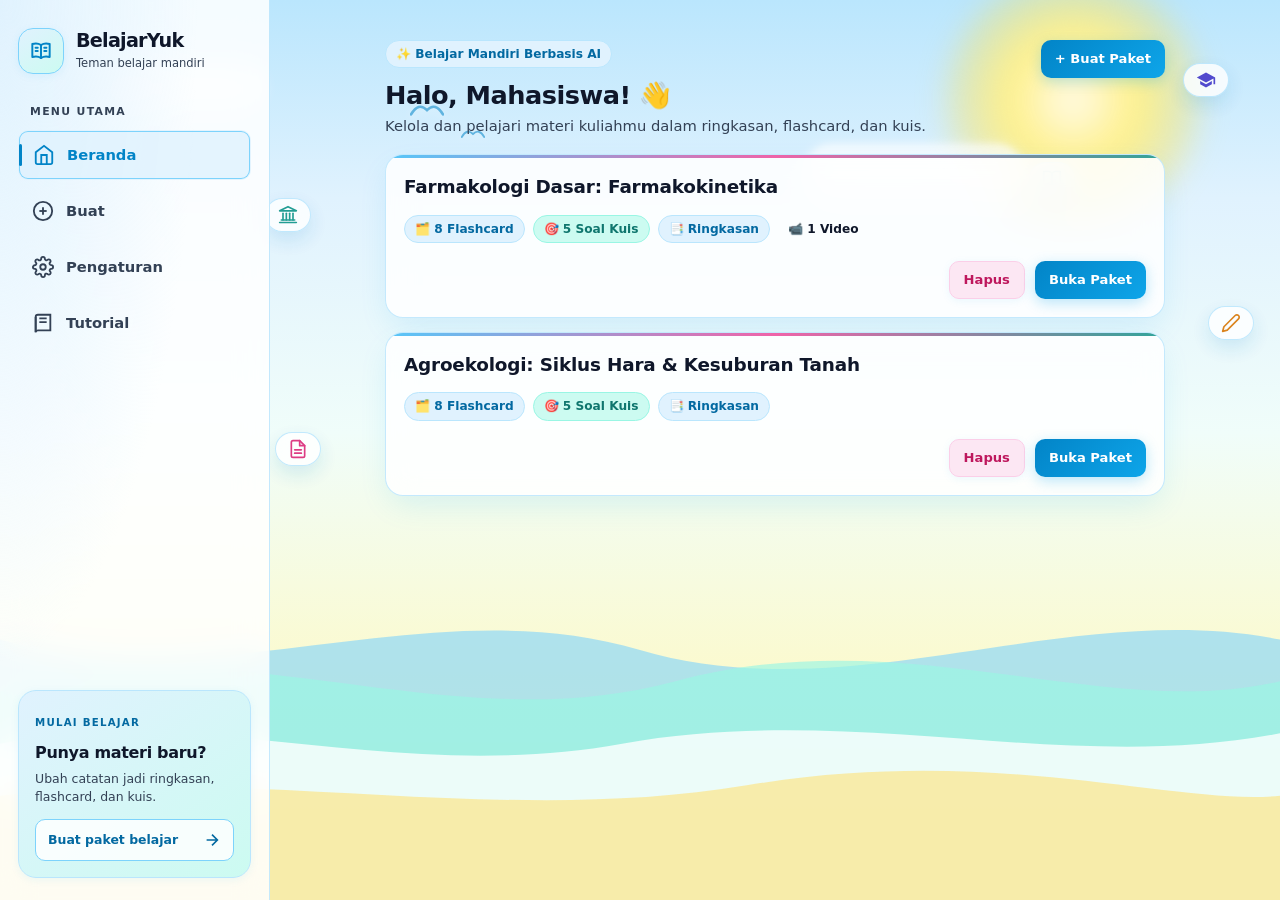
==== index.html @ c4b54e02 "first commit" ====
<!DOCTYPE html>
<html lang="id" data-theme="light">
<head>
  <meta charset="UTF-8">
  <meta name="viewport" content="width=device-width, initial-scale=1.0">
  <meta name="theme-color" content="#38bdf8">
  <meta name="description" content="Ubah materi kuliah jadi ringkasan, flashcard, dan kuis otomatis.">
  <title>BelajarYuk</title>
  <link rel="manifest" href="manifest.webmanifest">
  <link rel="stylesheet" href="css/base.css">
  <link rel="stylesheet" href="css/components.css">
</head>
<body>
  <!-- Anime Pastel Seaside Scenic Background (Pantai Pesisir Cerah) -->
  <div class="seaside-bg" aria-hidden="true">
    <div class="seaside-sun"></div>
    <div class="seaside-cloud cloud-1"></div>
    <div class="seaside-cloud cloud-2"></div>
    <svg class="seaside-gull gull-1" viewBox="0 0 32 16"><path d="M1,14 Q8,2 16,10 Q24,2 31,14" fill="none" stroke="currentColor" stroke-width="2.5" stroke-linecap="round"/></svg>
    <svg class="seaside-gull gull-2" viewBox="0 0 32 16"><path d="M1,14 Q8,2 16,10 Q24,2 31,14" fill="none" stroke="currentColor" stroke-width="2.5" stroke-linecap="round"/></svg>

    <!-- Floating Study & Campus Elements (Topi Wisuda, Buku, Pensil, Simbol Kampus) -->
    <div class="study-decor decor-cap" title="Topi Wisuda">
      <svg viewBox="0 0 24 24" fill="currentColor">
        <path d="M12 3L1 9l11 6 9-4.91V17h2V9L12 3z M5 13.18v4L12 21l7-3.82v-4L12 17l-7-3.82z"/>
      </svg>
    </div>
    <div class="study-decor decor-book" title="Buku Belajar">
      <svg viewBox="0 0 24 24" fill="none" stroke="currentColor" stroke-width="2" stroke-linecap="round" stroke-linejoin="round">
        <path d="M2 3h6a4 4 0 0 1 4 4v14a3 3 0 0 0-3-3H2z"></path>
        <path d="M22 3h-6a4 4 0 0 0-4 4v14a3 3 0 0 1 3-3h7z"></path>
      </svg>
    </div>
    <div class="study-decor decor-pencil" title="Pensil Mahasiswa">
      <svg viewBox="0 0 24 24" fill="none" stroke="currentColor" stroke-width="2" stroke-linecap="round" stroke-linejoin="round">
        <path d="M17 3a2.828 2.828 0 1 1 4 4L7.5 20.5 2 22l1.5-5.5L17 3z"></path>
      </svg>
    </div>
    <div class="study-decor decor-campus" title="Pilar Akademik Kampus">
      <svg viewBox="0 0 24 24" fill="none" stroke="currentColor" stroke-width="2" stroke-linecap="round" stroke-linejoin="round">
        <line x1="2" y1="21" x2="22" y2="21"></line>
        <line x1="4" y1="18" x2="20" y2="18"></line>
        <line x1="6" y1="18" x2="6" y2="10"></line>
        <line x1="10" y1="18" x2="10" y2="10"></line>
        <line x1="14" y1="18" x2="14" y2="10"></line>
        <line x1="18" y1="18" x2="18" y2="10"></line>
        <polygon points="12 2 2 7 22 7"></polygon>
      </svg>
    </div>
    <div class="study-decor decor-diploma" title="Gulungan Ijazah">
      <svg viewBox="0 0 24 24" fill="none" stroke="currentColor" stroke-width="2" stroke-linecap="round" stroke-linejoin="round">
        <path d="M14 2H6a2 2 0 0 0-2 2v16a2 2 0 0 0 2 2h12a2 2 0 0 0 2-2V8z"></path>
        <polyline points="14 2 14 8 20 8"></polyline>
        <line x1="16" y1="13" x2="8" y2="13"></line>
        <line x1="16" y1="17" x2="8" y2="17"></line>
      </svg>
    </div>

    <svg class="seaside-waves" viewBox="0 0 1440 380" preserveAspectRatio="none">
      <path class="wave-layer wave-ocean" d="M0,130 C240,190 480,80 720,140 C960,200 1200,90 1440,130 L1440,380 L0,380 Z"></path>
      <path class="wave-layer wave-tide" d="M0,180 C260,110 500,230 760,170 C1020,110 1240,210 1440,170 L1440,380 L0,380 Z"></path>
      <path class="wave-layer wave-foam" d="M0,230 C220,190 440,270 700,230 C960,190 1200,260 1440,220 L1440,380 L0,380 Z"></path>
      <path class="wave-layer wave-sand" d="M0,280 C280,250 560,310 840,270 C1120,230 1320,290 1440,280 L1440,380 L0,380 Z"></path>
    </svg>
    <div class="sakura-drift">
      <svg class="sakura-petal" viewBox="0 0 24 24"><path d="M12 2C8.7 4.7 4.3 8.9 3.5 13.5c-.7 4.1 2.2 7.6 6 8 1.1.1 1.9-.5 2.5-1.5.6 1 1.4 1.6 2.5 1.5 3.8-.4 6.7-3.9 6-8C19.7 8.9 15.3 4.7 12 2Z"/><path d="M12 4c-1.3 4.2-1.7 9.5-.2 15.4" fill="none" stroke="#fff" stroke-opacity=".62" stroke-width=".8" stroke-linecap="round"/></svg>
      <svg class="sakura-petal" viewBox="0 0 24 24"><path d="M12 2C8.7 4.7 4.3 8.9 3.5 13.5c-.7 4.1 2.2 7.6 6 8 1.1.1 1.9-.5 2.5-1.5.6 1 1.4 1.6 2.5 1.5 3.8-.4 6.7-3.9 6-8C19.7 8.9 15.3 4.7 12 2Z"/><path d="M12 4c-1.3 4.2-1.7 9.5-.2 15.4" fill="none" stroke="#fff" stroke-opacity=".62" stroke-width=".8" stroke-linecap="round"/></svg>
      <svg class="sakura-petal" viewBox="0 0 24 24"><path d="M12 2C8.7 4.7 4.3 8.9 3.5 13.5c-.7 4.1 2.2 7.6 6 8 1.1.1 1.9-.5 2.5-1.5.6 1 1.4 1.6 2.5 1.5 3.8-.4 6.7-3.9 6-8C19.7 8.9 15.3 4.7 12 2Z"/><path d="M12 4c-1.3 4.2-1.7 9.5-.2 15.4" fill="none" stroke="#fff" stroke-opacity=".62" stroke-width=".8" stroke-linecap="round"/></svg>
      <svg class="sakura-petal" viewBox="0 0 24 24"><path d="M12 2C8.7 4.7 4.3 8.9 3.5 13.5c-.7 4.1 2.2 7.6 6 8 1.1.1 1.9-.5 2.5-1.5.6 1 1.4 1.6 2.5 1.5 3.8-.4 6.7-3.9 6-8C19.7 8.9 15.3 4.7 12 2Z"/><path d="M12 4c-1.3 4.2-1.7 9.5-.2 15.4" fill="none" stroke="#fff" stroke-opacity=".62" stroke-width=".8" stroke-linecap="round"/></svg>
      <svg class="sakura-petal" viewBox="0 0 24 24"><path d="M12 2C8.7 4.7 4.3 8.9 3.5 13.5c-.7 4.1 2.2 7.6 6 8 1.1.1 1.9-.5 2.5-1.5.6 1 1.4 1.6 2.5 1.5 3.8-.4 6.7-3.9 6-8C19.7 8.9 15.3 4.7 12 2Z"/><path d="M12 4c-1.3 4.2-1.7 9.5-.2 15.4" fill="none" stroke="#fff" stroke-opacity=".62" stroke-width=".8" stroke-linecap="round"/></svg>
      <svg class="sakura-petal" viewBox="0 0 24 24"><path d="M12 2C8.7 4.7 4.3 8.9 3.5 13.5c-.7 4.1 2.2 7.6 6 8 1.1.1 1.9-.5 2.5-1.5.6 1 1.4 1.6 2.5 1.5 3.8-.4 6.7-3.9 6-8C19.7 8.9 15.3 4.7 12 2Z"/><path d="M12 4c-1.3 4.2-1.7 9.5-.2 15.4" fill="none" stroke="#fff" stroke-opacity=".62" stroke-width=".8" stroke-linecap="round"/></svg>
      <svg class="sakura-petal" viewBox="0 0 24 24"><path d="M12 2C8.7 4.7 4.3 8.9 3.5 13.5c-.7 4.1 2.2 7.6 6 8 1.1.1 1.9-.5 2.5-1.5.6 1 1.4 1.6 2.5 1.5 3.8-.4 6.7-3.9 6-8C19.7 8.9 15.3 4.7 12 2Z"/><path d="M12 4c-1.3 4.2-1.7 9.5-.2 15.4" fill="none" stroke="#fff" stroke-opacity=".62" stroke-width=".8" stroke-linecap="round"/></svg>
      <svg class="sakura-petal" viewBox="0 0 24 24"><path d="M12 2C8.7 4.7 4.3 8.9 3.5 13.5c-.7 4.1 2.2 7.6 6 8 1.1.1 1.9-.5 2.5-1.5.6 1 1.4 1.6 2.5 1.5 3.8-.4 6.7-3.9 6-8C19.7 8.9 15.3 4.7 12 2Z"/><path d="M12 4c-1.3 4.2-1.7 9.5-.2 15.4" fill="none" stroke="#fff" stroke-opacity=".62" stroke-width=".8" stroke-linecap="round"/></svg>
      <svg class="sakura-petal" viewBox="0 0 24 24"><path d="M12 2C8.7 4.7 4.3 8.9 3.5 13.5c-.7 4.1 2.2 7.6 6 8 1.1.1 1.9-.5 2.5-1.5.6 1 1.4 1.6 2.5 1.5 3.8-.4 6.7-3.9 6-8C19.7 8.9 15.3 4.7 12 2Z"/><path d="M12 4c-1.3 4.2-1.7 9.5-.2 15.4" fill="none" stroke="#fff" stroke-opacity=".62" stroke-width=".8" stroke-linecap="round"/></svg>
      <svg class="sakura-petal" viewBox="0 0 24 24"><path d="M12 2C8.7 4.7 4.3 8.9 3.5 13.5c-.7 4.1 2.2 7.6 6 8 1.1.1 1.9-.5 2.5-1.5.6 1 1.4 1.6 2.5 1.5 3.8-.4 6.7-3.9 6-8C19.7 8.9 15.3 4.7 12 2Z"/><path d="M12 4c-1.3 4.2-1.7 9.5-.2 15.4" fill="none" stroke="#fff" stroke-opacity=".62" stroke-width=".8" stroke-linecap="round"/></svg>
      <svg class="sakura-petal" viewBox="0 0 24 24"><path d="M12 2C8.7 4.7 4.3 8.9 3.5 13.5c-.7 4.1 2.2 7.6 6 8 1.1.1 1.9-.5 2.5-1.5.6 1 1.4 1.6 2.5 1.5 3.8-.4 6.7-3.9 6-8C19.7 8.9 15.3 4.7 12 2Z"/><path d="M12 4c-1.3 4.2-1.7 9.5-.2 15.4" fill="none" stroke="#fff" stroke-opacity=".62" stroke-width=".8" stroke-linecap="round"/></svg>
      <svg class="sakura-petal" viewBox="0 0 24 24"><path d="M12 2C8.7 4.7 4.3 8.9 3.5 13.5c-.7 4.1 2.2 7.6 6 8 1.1.1 1.9-.5 2.5-1.5.6 1 1.4 1.6 2.5 1.5 3.8-.4 6.7-3.9 6-8C19.7 8.9 15.3 4.7 12 2Z"/><path d="M12 4c-1.3 4.2-1.7 9.5-.2 15.4" fill="none" stroke="#fff" stroke-opacity=".62" stroke-width=".8" stroke-linecap="round"/></svg>
    </div>
  </div>

  <div id="app" class="app-shell"></div>
  <script type="module" src="js/app.js"></script>
  <script>
    if ('serviceWorker' in navigator) {
      window.addEventListener('load', () => {
        navigator.serviceWorker.register('./sw.js').catch(err => console.warn('SW registration failed:', err));
      });
    }
  </script>
</body>
</html>
---- css/base.css ----
/* BelajarYuk - Base CSS (Anime Pastel Seaside Theme by Noel) */
:root {
  --font-family: 'Plus Jakarta Sans', system-ui, -apple-system, BlinkMacSystemFont, 'Segoe UI', Roboto, sans-serif;
  --bg: #f0f8ff;
  --bg-gradient: linear-gradient(180deg, #bae6fd 0%, #e0f2fe 22%, #f0fdfa 48%, #fef9c3 82%, #fef08a 100%);
  --surface: rgba(255, 255, 255, 0.85);
  --surface-hover: rgba(255, 255, 255, 0.95);
  --text: #0f172a;
  --text-muted: #334155;
  --border: rgba(186, 230, 253, 0.85);

  /* Seaside Pastel Tokens */
  --primary: #0284c7;
  --primary-hover: #0369a1;
  --primary-light: rgba(224, 242, 254, 0.85);
  --primary-border: #7dd3fc;

  --pastel-sky: #e0f2fe;
  --pastel-sky-text: #0369a1;
  --pastel-sky-border: #bae6fd;

  --pastel-pink: #fce7f3;
  --pastel-pink-text: #be185d;
  --pastel-pink-border: #fbcfe8;

  --pastel-mint: #ccfbf1;
  --pastel-mint-text: #0f766e;
  --pastel-mint-border: #99f6e4;

  --pastel-sand: #fef3c7;
  --pastel-sand-text: #92400e;
  --pastel-sand-border: #fde68a;

  --pastel-lavender: #ede9fe;
  --pastel-lavender-text: #6d28d9;
  --pastel-lavender-border: #ddd6fe;

  --danger: #f43f5e;
  --danger-light: #fff1f2;
  --success: #10b981;
  --success-light: #f0fdfa;
  --warning: #f59e0b;
  --warning-light: #fffbeb;

  --radius-sm: 10px;
  --radius: 18px;
  --radius-lg: 22px;

  --shadow-sm: 0 2px 8px rgba(14, 165, 233, 0.08);
  --shadow: 0 12px 32px -6px rgba(14, 165, 233, 0.14);
  --shadow-lg: 0 20px 42px -8px rgba(2, 132, 199, 0.22);
  --min-touch-target: 48px;
}

:root[data-theme="dark"] {
  --bg: #091124;
  --bg-gradient: linear-gradient(180deg, #0f172a 0%, #0c2340 35%, #064e3b33 70%, #1e1b4b 100%);
  --surface: rgba(15, 23, 42, 0.88);
  --surface-hover: rgba(30, 41, 59, 0.95);
  --text: #f8fafc;
  --text-muted: #94a3b8;
  --border: rgba(56, 189, 248, 0.25);
  --primary: #38bdf8;
  --primary-hover: #7dd3fc;
  --primary-light: rgba(14, 165, 233, 0.2);
  --primary-border: #0284c7;
  --pastel-sky: #082f49; --pastel-sky-text: #7dd3fc; --pastel-sky-border: #0284c7;
  --pastel-pink: #831843; --pastel-pink-text: #f472b6; --pastel-pink-border: #be185d;
  --pastel-mint: #134e4a; --pastel-mint-text: #5eead4; --pastel-mint-border: #0f766e;
  --pastel-sand: #78350f; --pastel-sand-text: #fcd34d; --pastel-sand-border: #b45309;
  --pastel-lavender: #3b1669; --pastel-lavender-text: #c084fc; --pastel-lavender-border: #6b21a8;
  --shadow-sm: 0 2px 8px rgba(0, 0, 0, 0.35);
  --shadow: 0 12px 32px rgba(0, 0, 0, 0.5);
  --shadow-lg: 0 20px 42px rgba(0, 0, 0, 0.65);
}

*, *::before, *::after { box-sizing: border-box; margin: 0; padding: 0; }
html, body {
  min-height: 100vh;
  background-color: var(--bg);
  background-image: var(--bg-gradient);
  background-attachment: fixed;
  color: var(--text);
  font-family: var(--font-family);
  font-size: 16px;
  line-height: 1.5;
  -webkit-font-smoothing: antialiased;
  -webkit-tap-highlight-color: transparent;
}
a { color: var(--primary); text-decoration: none; transition: color 0.15s ease; }
a:hover { text-decoration: underline; }
button, input, select, textarea { font-family: inherit; font-size: inherit; color: inherit; }
button { cursor: pointer; border: none; background: none; min-height: var(--min-touch-target); }
:focus-visible { outline: 2.5px solid var(--primary); outline-offset: 2.5px; }
.sr-only { position: absolute; width: 1px; height: 1px; padding: 0; margin: -1px; overflow: hidden; clip: rect(0, 0, 0, 0); white-space: nowrap; border: 0; }

/* --- Anime Pastel Seaside Background Scenery --- */
.seaside-bg { position: fixed; inset: 0; pointer-events: none; z-index: 0; overflow: hidden; }
#app { position: relative; z-index: 1; }

/* Seaside Warm Sun & Halo */
.seaside-sun {
  position: absolute; top: -30px; right: 6%; width: 260px; height: 260px; border-radius: 50%;
  background: radial-gradient(circle, #fffbeb 0%, #fef08a 35%, rgba(253, 224, 71, 0.35) 60%, transparent 80%);
  filter: blur(14px);
}
:root[data-theme="dark"] .seaside-sun {
  background: radial-gradient(circle, #e0f2fe 0%, #38bdf8 40%, rgba(14, 165, 233, 0.2) 65%, transparent 80%);
  filter: blur(18px);
}

/* Fluffy Anime Clouds */
.seaside-cloud {
  position: absolute; border-radius: 9999px; background: rgba(255, 255, 255, 0.65); filter: blur(3px);
  box-shadow: 0 4px 14px rgba(255, 255, 255, 0.7);
}
.cloud-1 { top: 7%; left: 8%; width: 160px; height: 42px; animation: floatCloud 28s ease-in-out infinite alternate; }
.cloud-2 { top: 16%; right: 20%; width: 220px; height: 54px; animation: floatCloud 36s ease-in-out infinite alternate-reverse; }
@keyframes floatCloud { 0% { transform: translateX(0); } 100% { transform: translateX(45px); } }

/* Seaside Seagulls */
.seaside-gull { position: absolute; color: rgba(2, 132, 199, 0.55); filter: drop-shadow(0 2px 4px rgba(255, 255, 255, 0.8)); }
.gull-1 { top: 11%; left: 32%; width: 34px; height: 18px; animation: floatGull 9s ease-in-out infinite alternate; }
.gull-2 { top: 14%; left: 36%; width: 24px; height: 13px; animation: floatGull 11s ease-in-out infinite alternate-reverse; }
@keyframes floatGull { 0% { transform: translate(0, 0) rotate(-2deg); } 100% { transform: translate(25px, -12px) rotate(3deg); } }

/* Multi-layered Shoreline Waves & Beach Sand */
.seaside-waves { position: absolute; bottom: 0; left: 0; width: 100%; height: 44vh; min-height: 260px; max-height: 480px; }
.wave-layer { transition: fill 0.3s ease; }
.wave-ocean { fill: #7dd3fc; opacity: 0.6; animation: waveFlow 12s ease-in-out infinite alternate; }
.wave-tide { fill: #99f6e4; opacity: 0.65; animation: waveFlowAlt 9s ease-in-out infinite alternate; }
.wave-foam { fill: #ffffff; opacity: 0.8; animation: waveFlow 7s ease-in-out infinite alternate-reverse; }
.wave-sand { fill: #fde68a; opacity: 0.7; }

@keyframes waveFlow {
  0% { transform: translateY(0) scaleY(1); }
  100% { transform: translateY(-12px) scaleY(1.06); }
}
@keyframes waveFlowAlt {
  0% { transform: translateY(0) scaleX(1); }
  100% { transform: translateY(-16px) scaleX(1.03); }
}

/* Petals echo the reference image while transform-only motion stays lightweight. */
.sakura-drift { position: absolute; inset: 0; overflow: hidden; }
.sakura-petal {
  position: absolute; top: -8vh; left: var(--petal-left); width: var(--petal-size); height: var(--petal-size);
  color: var(--petal-color); opacity: 0.78;
  filter: drop-shadow(0 1px 1px rgba(255, 255, 255, 0.6));
  animation: sakuraFall var(--fall-duration) linear var(--fall-delay) infinite;
}
.sakura-petal path:first-child { fill: currentColor; }
.sakura-petal:nth-child(1) { --petal-left: 4%; --petal-size: 15px; --petal-color: #ef9dbb; --fall-duration: 22s; --fall-delay: -15s; --drift: 24px; --spin: 390deg; }
.sakura-petal:nth-child(2) { --petal-left: 13%; --petal-size: 19px; --petal-color: #f5b5cd; --fall-duration: 27s; --fall-delay: -4s; --drift: -32px; --spin: 470deg; }
.sakura-petal:nth-child(3) { --petal-left: 22%; --petal-size: 13px; --petal-color: #f8c7d7; --fall-duration: 19s; --fall-delay: -11s; --drift: 30px; --spin: 320deg; }
.sakura-petal:nth-child(4) { --petal-left: 31%; --petal-size: 18px; --petal-color: #ec91b4; --fall-duration: 25s; --fall-delay: -20s; --drift: -24px; --spin: 430deg; }
.sakura-petal:nth-child(5) { --petal-left: 40%; --petal-size: 14px; --petal-color: #f5b5cd; --fall-duration: 21s; --fall-delay: -7s; --drift: 36px; --spin: 500deg; }
.sakura-petal:nth-child(6) { --petal-left: 49%; --petal-size: 20px; --petal-color: #ef9dbb; --fall-duration: 29s; --fall-delay: -17s; --drift: -28px; --spin: 350deg; }
.sakura-petal:nth-child(7) { --petal-left: 58%; --petal-size: 13px; --petal-color: #f8c7d7; --fall-duration: 18s; --fall-delay: -2s; --drift: 22px; --spin: 460deg; }
.sakura-petal:nth-child(8) { --petal-left: 67%; --petal-size: 17px; --petal-color: #ec91b4; --fall-duration: 24s; --fall-delay: -13s; --drift: -34px; --spin: 380deg; }
.sakura-petal:nth-child(9) { --petal-left: 76%; --petal-size: 14px; --petal-color: #f5b5cd; --fall-duration: 20s; --fall-delay: -18s; --drift: 26px; --spin: 490deg; }
.sakura-petal:nth-child(10) { --petal-left: 85%; --petal-size: 19px; --petal-color: #ef9dbb; --fall-duration: 28s; --fall-delay: -9s; --drift: -22px; --spin: 340deg; }
.sakura-petal:nth-child(11) { --petal-left: 94%; --petal-size: 15px; --petal-color: #f8c7d7; --fall-duration: 23s; --fall-delay: -21s; --drift: 32px; --spin: 440deg; }
.sakura-petal:nth-child(12) { --petal-left: 54%; --petal-size: 12px; --petal-color: #ec91b4; --fall-duration: 26s; --fall-delay: -6s; --drift: -26px; --spin: 510deg; }

@keyframes sakuraFall {
  0% { transform: translate3d(0, -8vh, 0) rotate(0); }
  25% { transform: translate3d(18px, 22vh, 0) rotate(95deg); }
  50% { transform: translate3d(-12px, 52vh, 0) rotate(205deg); }
  75% { transform: translate3d(16px, 81vh, 0) rotate(290deg); }
  100% { transform: translate3d(var(--drift), 112vh, 0) rotate(var(--spin)); }
}

:root[data-theme="dark"] .seaside-cloud { background: rgba(30, 41, 59, 0.4); box-shadow: none; }
:root[data-theme="dark"] .seaside-gull { color: rgba(56, 189, 248, 0.4); filter: none; }
:root[data-theme="dark"] .wave-ocean { fill: #075985; opacity: 0.5; }
:root[data-theme="dark"] .wave-tide { fill: #0f766e; opacity: 0.45; }
:root[data-theme="dark"] .wave-foam { fill: #1e293b; opacity: 0.6; }
:root[data-theme="dark"] .wave-sand { fill: #1e1b4b; opacity: 0.75; }
:root[data-theme="dark"] .sakura-petal { opacity: 0.58; }

/* Floating Study & Campus Decorative Badges */
.study-decor {
  position: absolute; pointer-events: none; z-index: 0; display: inline-flex; align-items: center; gap: 7px;
  padding: 6px 12px; background: rgba(255, 255, 255, 0.9); backdrop-filter: blur(8px); -webkit-backdrop-filter: blur(8px);
  border: 1.5px solid rgba(186, 230, 253, 0.95); border-radius: 9999px; box-shadow: 0 8px 20px rgba(2, 132, 199, 0.16);
  font-size: 0.78rem; font-weight: 700; color: var(--text); opacity: 0.9;
}
.study-decor svg { width: 20px; height: 20px; flex-shrink: 0; }
.decor-cap { top: 7%; right: 4%; color: #4338ca; animation: floatCap 9s ease-in-out infinite alternate; }
.decor-book { top: 18%; right: 16%; color: #0284c7; animation: floatBook 11s ease-in-out infinite alternate; }
.decor-pencil { top: 34%; right: 2%; color: #d97706; animation: floatPencil 8s ease-in-out infinite alternate; }
.decor-campus { top: 22%; left: 265px; color: #0d9488; animation: floatCampus 12s ease-in-out infinite alternate; }
.decor-diploma { top: 48%; left: 275px; color: #db2777; animation: floatCap 10s ease-in-out infinite alternate-reverse; }

@keyframes floatCap { 0% { transform: translateY(0); } 100% { transform: translateY(-12px); } }
@keyframes floatBook { 0% { transform: translateY(0); } 100% { transform: translateY(-15px); } }
@keyframes floatPencil { 0% { transform: translateY(0); } 100% { transform: translateY(-10px); } }
@keyframes floatCampus { 0% { transform: translateY(0) scale(1); } 100% { transform: translateY(-8px) scale(1.04); } }

@media (max-width: 767px) {
  .sakura-petal { width: max(11px, calc(var(--petal-size) - 3px)); height: max(11px, calc(var(--petal-size) - 3px)); }
  .decor-campus { left: 4%; top: 46%; font-size: 0.72rem; padding: 4px 10px; }
  .decor-diploma { left: auto; right: 4%; top: 60%; font-size: 0.72rem; padding: 4px 10px; }
  .decor-book { right: 4%; top: 13%; font-size: 0.72rem; padding: 4px 10px; }
  .decor-cap { top: 5%; right: 4%; font-size: 0.72rem; padding: 4px 10px; }
  .decor-pencil { display: none; }
}

:root[data-theme="dark"] .study-decor { background: rgba(15, 23, 42, 0.88); border-color: rgba(56, 189, 248, 0.35); color: #f8fafc; }

@media (prefers-reduced-motion: reduce) {
  .seaside-cloud, .seaside-gull, .wave-layer, .study-decor, .sakura-petal { animation: none; }
  .sakura-petal { display: none; }
}
---- css/components.css ----
/* BelajarYuk - Components & Layout (Pastel & Android-Friendly) */
.app-layout { display: flex; flex-direction: column; min-height: 100vh; }

/* Android Bottom Bar & Desktop Sidebar */
.app-nav {
  position: fixed; bottom: 0; left: 0; right: 0; display: flex;
  justify-content: space-around; align-items: center;
  background: var(--surface);
  backdrop-filter: blur(16px); -webkit-backdrop-filter: blur(16px);
  border-top: 1px solid var(--border);
  padding: 8px 16px max(10px, env(safe-area-inset-bottom)) 16px;
  z-index: 100; box-shadow: 0 -4px 20px rgba(15, 23, 42, 0.05);
}
/* Navigation */
.nav-brand, .nav-section-label, .nav-promo { display: none; }
.nav-links { display: flex; width: 100%; justify-content: space-around; list-style: none; gap: 8px; }
.nav-item { flex: 1; max-width: 120px; }
.nav-link {
  display: flex; flex-direction: column; align-items: center; justify-content: center;
  gap: 4px; min-height: var(--min-touch-target); padding: 6px 14px;
  border-radius: var(--radius-sm); color: var(--text-muted); font-size: 0.78rem; font-weight: 600;
  text-decoration: none; transition: all 0.2s cubic-bezier(0.4, 0, 0.2, 1);
}
.nav-link:hover { color: var(--text); background: var(--surface-hover); text-decoration: none; }
.nav-link.active { color: var(--primary); background: var(--primary-light); border: 1px solid var(--primary-border); }
.nav-icon { width: 22px; height: 22px; display: inline-block; }

/* Main Content Area */
.app-main { flex: 1; padding: 16px 16px calc(88px + env(safe-area-inset-bottom)) 16px; max-width: 780px; width: 100%; margin: 0 auto; }
.view-container { display: flex; flex-direction: column; gap: 18px; }
.view-header { display: flex; flex-direction: column; gap: 6px; }
.view-title { font-size: 1.6rem; font-weight: 800; letter-spacing: -0.02em; color: var(--text); }
.view-subtitle { font-size: 0.92rem; color: var(--text-muted); line-height: 1.45; }
.btn-back {
  display: inline-flex; align-items: center; gap: 6px; font-size: 0.85rem; font-weight: 600;
  color: var(--primary); background: var(--primary-light); border: 1px solid var(--primary-border);
  padding: 6px 14px; border-radius: 9999px; margin-bottom: 6px; width: fit-content;
}
.btn-back:hover { text-decoration: none; background: var(--primary-border); }

/* Buttons with Soft Android Touch Feedback */
.btn {
  display: inline-flex; align-items: center; justify-content: center; gap: 8px;
  padding: 12px 18px; border-radius: var(--radius); font-weight: 700;
  font-size: 0.92rem; transition: all 0.15s ease;
  min-height: var(--min-touch-target); text-decoration: none; cursor: pointer;
  box-shadow: var(--shadow-sm);
}
.btn:active { transform: scale(0.97); }
.btn-primary { background: linear-gradient(135deg, #0284c7 0%, #0ea5e9 100%); color: #fff; box-shadow: 0 4px 14px rgba(14, 165, 233, 0.28); }
.btn-primary:hover { opacity: 0.95; text-decoration: none; box-shadow: var(--shadow-lg); }
.btn-secondary { background: var(--surface); color: var(--text); border: 1.5px solid var(--border); }
.btn-secondary:hover { background: var(--surface-hover); text-decoration: none; }
.btn-danger { background: var(--pastel-pink); color: var(--pastel-pink-text); border: 1.5px solid var(--pastel-pink-border); }
.btn-danger:hover { background: var(--danger); color: #fff; }
.btn-sm { min-height: 38px; padding: 7px 14px; font-size: 0.82rem; border-radius: var(--radius-sm); }
.btn-block { width: 100%; }

/* Package Card (Seaside Pastel Elevation) */
.package-list { display: flex; flex-direction: column; gap: 14px; }
.card {
  background: var(--surface); backdrop-filter: blur(14px); -webkit-backdrop-filter: blur(14px);
  border: 1.5px solid var(--border); border-radius: var(--radius);
  padding: 18px; box-shadow: var(--shadow); display: flex; flex-direction: column; gap: 14px;
  position: relative; overflow: hidden; transition: transform 0.2s ease, border-color 0.2s ease, box-shadow 0.2s ease;
}
.card::before { content: ''; position: absolute; top: 0; left: 0; right: 0; height: 3.5px; background: linear-gradient(90deg, #38bdf8, #ec4899, #0d9488); opacity: 0.85; }
.card:hover { border-color: var(--primary-border); transform: translateY(-3px); box-shadow: var(--shadow-lg); }
.card-header { display: flex; justify-content: space-between; align-items: flex-start; gap: 8px; }
.card-title { font-size: 1.15rem; font-weight: 700; color: var(--text); letter-spacing: -0.01em; margin: 0; }
.card-meta { display: flex; flex-wrap: wrap; gap: 8px; font-size: 0.8rem; }
.badge { display: inline-flex; align-items: center; gap: 4px; padding: 4px 10px; border-radius: 9999px; font-size: 0.76rem; font-weight: 700; background: var(--pastel-sky); color: var(--pastel-sky-text); border: 1px solid var(--pastel-sky-border); }
.badge-blue { background: var(--pastel-sky); color: var(--pastel-sky-text); border: 1px solid var(--pastel-sky-border); }
.badge-green { background: var(--pastel-mint); color: var(--pastel-mint-text); border: 1px solid var(--pastel-mint-border); }
.badge-warning { background: var(--pastel-sand); color: var(--pastel-sand-text); border: 1px solid var(--pastel-sand-border); }
.card-actions { display: flex; justify-content: flex-end; gap: 10px; margin-top: 4px; }

/* Empty State */
.empty-state {
  display: flex; flex-direction: column; align-items: center; justify-content: center;
  text-align: center; padding: 48px 18px; gap: 12px; background: var(--surface);
  border: 2px dashed var(--pastel-lavender-border); border-radius: var(--radius-lg); margin-top: 8px; box-shadow: var(--shadow-sm);
}
.empty-icon { width: 64px; height: 64px; color: var(--primary); opacity: 0.85; }
.empty-title { font-size: 1.25rem; font-weight: 800; color: var(--text); }
.empty-desc { font-size: 0.9rem; color: var(--text-muted); max-width: 400px; line-height: 1.5; }

/* Form Styles */
.form-group { display: flex; flex-direction: column; gap: 6px; }
.form-label { font-size: 0.88rem; font-weight: 700; color: var(--text); }
.form-input, .form-textarea, .form-select {
  width: 100%; padding: 12px 16px; border-radius: var(--radius-sm);
  border: 1.5px solid var(--border); background: var(--surface); color: var(--text);
  font-size: 0.92rem; transition: all 0.15s ease;
}
.form-input:focus, .form-textarea:focus, .form-select:focus {
  border-color: var(--primary); outline: none; box-shadow: 0 0 0 4px var(--primary-light);
}
.form-textarea { resize: vertical; min-height: 120px; font-family: inherit; }
.form-hint { font-size: 0.8rem; color: var(--text-muted); }
.char-count { font-size: 0.78rem; color: var(--text-muted); text-align: right; }

.checkbox-group { display: flex; flex-wrap: wrap; gap: 10px; }
.checkbox-item {
  display: inline-flex; align-items: center; gap: 8px; font-size: 0.86rem; font-weight: 600;
  padding: 8px 14px; background: var(--surface); border: 1.5px solid var(--border); border-radius: var(--radius-sm); cursor: pointer;
}
.checkbox-item input[type="checkbox"] { width: 18px; height: 18px; accent-color: var(--primary); cursor: pointer; }

.video-list { display: flex; flex-direction: column; gap: 8px; }
.video-row { display: flex; gap: 8px; align-items: center; }
.video-input { flex: 3; }
.duration-input { flex: 1.2; min-width: 90px; }

/* Alerts */
.alert {
  padding: 12px 16px; border-radius: var(--radius-sm); font-size: 0.88rem; font-weight: 600;
  display: flex; align-items: flex-start; gap: 10px; line-height: 1.45;
}
.alert-warning { background: var(--pastel-honey); color: var(--pastel-honey-text); border: 1px solid var(--pastel-honey-border); }
.alert-danger { background: var(--pastel-coral); color: var(--pastel-coral-text); border: 1px solid var(--pastel-coral-border); }
.alert-success { background: var(--pastel-mint); color: var(--pastel-mint-text); border: 1px solid var(--pastel-mint-border); }

/* Tabs & Detail Views */
.tabs-header { display: flex; border-bottom: 2px solid var(--border); gap: 6px; overflow-x: auto; scrollbar-width: none; }
.tabs-header::-webkit-scrollbar { display: none; }
.tab-btn {
  padding: 12px 18px; font-size: 0.92rem; font-weight: 700; color: var(--text-muted);
  border-bottom: 3px solid transparent; border-radius: var(--radius-sm) var(--radius-sm) 0 0;
  transition: all 0.15s ease; white-space: nowrap;
}
.tab-btn:hover { color: var(--text); background: var(--surface-hover); }
.tab-btn.active { color: var(--primary); border-bottom-color: var(--primary); background: var(--surface); }
.tab-content { padding-top: 18px; display: flex; flex-direction: column; gap: 16px; }

.section-box {
  background: var(--surface); border: 1.5px solid var(--border);
  border-radius: var(--radius); padding: 18px; display: flex; flex-direction: column; gap: 12px; box-shadow: var(--shadow-sm);
}
.section-title { font-size: 1.05rem; font-weight: 800; color: var(--text); }
.settings-storage-note { border-color: var(--pastel-sand-border); background: var(--pastel-sand); color: var(--text); }
.settings-gemini-recommendation { display: grid; grid-template-columns: minmax(0, 1fr) auto; align-items: center; gap: 16px; border-color: var(--pastel-sky-border); background: var(--pastel-sky); }
.settings-gemini-actions .btn { min-height: 44px; }
.settings-gemini-actions .btn-primary { background: var(--primary-hover); color: #fff; box-shadow: none; }
.settings-about-links a { color: var(--primary-hover); }
.settings-about-links a:hover { color: var(--primary); }
:root[data-theme="dark"] .settings-gemini-actions .btn-primary { color: #082f49; }
.settings-gemini-recommendation p, .settings-about p { color: var(--text-muted); font-size: 0.88rem; line-height: 1.55; }
.settings-gemini-actions { display: flex; flex-wrap: wrap; gap: 8px; }
.settings-about { margin-top: 8px; }
.settings-about-developer { display: flex; flex-direction: column; gap: 2px; }
.settings-about-developer strong { color: var(--text); }
.settings-about-links { display: flex; flex-wrap: wrap; gap: 8px 18px; }
.settings-about-links a { min-height: 44px; display: inline-flex; align-items: center; font-weight: 700; }
.settings-about-links .settings-social-icon { width: 44px; justify-content: center; border: 1px solid var(--border); border-radius: var(--radius-sm); background: var(--surface); }
.settings-social-icon svg { width: 22px; height: 22px; }
.settings-about-links .settings-social-icon:hover { background: var(--surface-hover); }
.settings-portfolio-link { align-self: flex-start; min-height: 44px; background: var(--primary-hover); color: #fff; box-shadow: none; }
:root[data-theme="dark"] .settings-portfolio-link { color: #082f49; }
.settings-about-copyright { margin-top: -6px; }
.bullet-list { padding-left: 20px; display: flex; flex-direction: column; gap: 10px; line-height: 1.55; }
.term-card {
  background: var(--surface-hover); border: 1px solid var(--border); border-radius: var(--radius-sm);
  padding: 12px 14px; display: flex; flex-direction: column; gap: 4px;
}
.term-name { font-weight: 800; color: var(--primary); font-size: 0.92rem; }
.term-desc { font-size: 0.88rem; color: var(--text); line-height: 1.45; }

/* Flashcard & Quiz Components (Pastel Card Visuals) */
.flashcard-box {
  background: linear-gradient(145deg, var(--surface) 0%, var(--surface-hover) 100%);
  border: 2px solid var(--primary-border); border-radius: var(--radius-lg);
  min-height: 240px; padding: 30px 20px; display: flex; flex-direction: column;
  justify-content: center; align-items: center; text-align: center; cursor: pointer;
  box-shadow: var(--shadow-lg); transition: all 0.2s cubic-bezier(0.4, 0, 0.2, 1);
}
.flashcard-box:active { transform: scale(0.98); }
.flashcard-box:hover { border-color: var(--primary); }
.flashcard-text { font-size: 1.3rem; font-weight: 700; line-height: 1.5; color: var(--text); }
.flashcard-hint { font-size: 0.82rem; color: var(--text-muted); margin-top: 14px; font-weight: 600; }

.quiz-options { display: flex; flex-direction: column; gap: 12px; margin-top: 14px; }
.quiz-opt {
  display: flex; align-items: center; gap: 14px; padding: 14px 18px;
  background: var(--surface); border: 1.5px solid var(--border); border-radius: var(--radius);
  font-size: 0.95rem; font-weight: 600; text-align: left; width: 100%; transition: all 0.15s ease; cursor: pointer;
  box-shadow: var(--shadow-sm);
}
.quiz-opt:hover:not(:disabled) { background: var(--surface-hover); border-color: var(--primary); }
.quiz-opt:active:not(:disabled) { transform: scale(0.98); }
.quiz-opt.selected-correct { background: var(--pastel-mint); border-color: var(--pastel-mint-border); color: var(--pastel-mint-text); font-weight: 700; }
.quiz-opt.selected-wrong { background: var(--pastel-coral); border-color: var(--pastel-coral-border); color: var(--pastel-coral-text); font-weight: 700; }
.quiz-opt-letter {
  display: inline-flex; align-items: center; justify-content: center; width: 32px; height: 32px;
  border-radius: 50%; background: var(--surface-hover); font-weight: 800; font-size: 0.88rem; flex-shrink: 0;
  border: 1px solid var(--border);
}
.quiz-explanation {
  background: var(--pastel-lavender); border-left: 4px solid var(--pastel-lavender-text);
  border-radius: 0 var(--radius-sm) var(--radius-sm) 0; padding: 14px 18px; font-size: 0.92rem; line-height: 1.5; color: var(--text);
}
.quiz-setup-form { display: grid; gap: 18px; }
.quiz-timer-value-group[hidden] { display: none; }
.quiz-duration-input { display: grid; grid-template-columns: minmax(0, 1fr) auto; align-items: center; gap: 10px; }
.quiz-duration-input span { min-width: 48px; color: var(--text-muted); font-size: 0.9rem; }
.quiz-setup-actions, .quiz-next-action { display: flex; justify-content: flex-end; flex-wrap: wrap; gap: 10px; }
.quiz-progress-header { display: flex; justify-content: space-between; align-items: center; flex-wrap: wrap; gap: 8px; }
.quiz-timer {
  display: flex; align-items: center; justify-content: space-between; gap: 12px;
  padding: 10px 14px; background: var(--primary-light); border: 1px solid var(--primary-border);
  border-radius: var(--radius-sm); color: var(--text);
}
.quiz-timer strong { font-size: 1.15rem; font-variant-numeric: tabular-nums; color: var(--primary); }
.quiz-timer-urgent { background: var(--pastel-sand); border-color: var(--pastel-sand-border); }
.quiz-timer-urgent strong { color: var(--pastel-sand-text); }

/* Dials ENERGY 2 / RHYTHM 2 / MOTION 1: screenshot-led steps alternate with short guidance so the key actions stay legible. */
.settings-tutorial-link { align-self: flex-start; min-height: 44px; margin-top: 4px; }
.api-tutorial { gap: 22px; }
.api-tutorial-choices { display: grid; grid-template-columns: repeat(3, minmax(0, 1fr)); gap: 12px; }
.api-tutorial-choice {
  display: flex; min-height: 92px; flex-direction: column; justify-content: center; gap: 7px;
  padding: 16px; border: 1px solid var(--border); border-radius: var(--radius);
  background: var(--surface); color: var(--text); cursor: pointer; text-align: left;
  transition: border-color 140ms ease, background-color 140ms ease;
}
.api-tutorial-choice:hover, .api-tutorial-choice:focus-visible, .api-tutorial-choice.active {
  border-color: var(--primary-border); background: var(--primary-light);
}
.api-tutorial-choice:focus-visible { outline: 2px solid var(--primary); outline-offset: 2px; }
.api-tutorial-choice strong { font-size: 0.96rem; line-height: 1.35; }
.api-tutorial-choice span { color: var(--text-muted); font-size: 0.82rem; line-height: 1.45; }
.api-tutorial-guide-intro { padding: 20px; border: 1px solid var(--primary-border); border-radius: var(--radius); background: var(--primary-light); }
.api-tutorial-guide-intro h2 { color: var(--text); font-size: 1.15rem; }
.api-tutorial-guide-intro p { margin-top: 8px; color: var(--text-muted); line-height: 1.6; }
/* Expanding a selected guide and scrolling to it keeps the content tied to its choice. */
.api-tutorial-panel {
  display: grid; grid-template-rows: 0fr; min-width: 0; opacity: 0;
  scroll-margin-top: 16px;
  transition: grid-template-rows 260ms ease, opacity 180ms ease;
}
.api-tutorial-panel.is-open { grid-template-rows: 1fr; opacity: 1; }
.api-tutorial-panel-inner { min-height: 0; overflow: hidden; display: flex; flex-direction: column; gap: 16px; }
@media (prefers-reduced-motion: reduce) {
  .api-tutorial-panel { transition: none; }
}
.api-tutorial-provider, .api-tutorial-paste, .api-tutorial-coming {
  display: flex; align-items: center; justify-content: space-between; gap: 18px;
  padding: 20px; border: 1px solid var(--border); border-radius: var(--radius);
  background: var(--surface);
}
.api-tutorial-provider { border-color: var(--primary-border); background: var(--primary-light); }
.api-tutorial-provider h2, .api-tutorial-paste h2, .api-tutorial-coming h2 { font-size: 1.15rem; color: var(--text); }
.api-tutorial-provider p, .api-tutorial-paste p, .api-tutorial-coming p { margin-top: 6px; color: var(--text-muted); line-height: 1.55; }
.api-tutorial-kicker { font-size: 0.72rem; font-weight: 800; letter-spacing: 0.08em; color: var(--primary); }
.api-tutorial-provider .api-tutorial-kicker, .api-tutorial-coming .api-tutorial-kicker { color: var(--primary-hover); }
.api-tutorial-steps { display: flex; flex-direction: column; gap: 16px; list-style: none; }
.api-tutorial-step {
  display: grid; grid-template-columns: minmax(180px, 0.7fr) minmax(0, 1.3fr);
  align-items: center; gap: 20px; padding: 18px; border: 1px solid var(--border);
  border-radius: var(--radius); background: var(--surface);
}
.api-tutorial-step:nth-child(even) .api-tutorial-copy { order: 2; }
.api-tutorial-step:nth-child(even) .api-tutorial-figure { order: 1; }
.api-tutorial-copy { min-width: 0; }
.api-tutorial-number { display: block; margin-bottom: 8px; color: var(--primary); font-size: 0.8rem; font-weight: 800; font-variant-numeric: tabular-nums; }
.api-tutorial-copy h3 { font-size: 1rem; line-height: 1.35; color: var(--text); }
.api-tutorial-copy p { margin-top: 8px; color: var(--text-muted); font-size: 0.88rem; line-height: 1.55; }
.api-tutorial-figure { min-width: 0; margin: 0; }
.api-tutorial-zoom { display: block; width: 100%; padding: 0; border: 0; border-radius: var(--radius-sm); background: transparent; cursor: zoom-in; text-align: left; }
.api-tutorial-figure img { display: block; width: 100%; height: auto; border: 1px solid var(--border); border-radius: var(--radius-sm); }
.api-tutorial-figure figcaption { margin-top: 6px; color: var(--text-muted); font-size: 0.75rem; line-height: 1.4; }
.api-tutorial-dialog { width: min(94vw, 1100px); max-width: none; max-height: 92vh; margin: auto; padding: 14px; border: 1px solid var(--border); border-radius: var(--radius); background: var(--surface); color: var(--text); }
.api-tutorial-dialog::backdrop { background: rgba(2, 6, 23, 0.78); }
.api-tutorial-dialog-content { display: flex; flex-direction: column; align-items: flex-end; gap: 10px; }
.api-tutorial-dialog-content img { display: block; width: 100%; max-height: 82vh; object-fit: contain; }
.api-tutorial-close { min-height: 44px; }
.api-tutorial-paste { align-items: flex-start; }
.api-tutorial-paste .form-hint { max-width: 580px; }

@media (min-width: 560px) {
  .quiz-setup-form { grid-template-columns: repeat(2, minmax(0, 1fr)); align-items: start; }
  .quiz-setup-actions { grid-column: 1 / -1; }
}

@media (max-width: 559px) {
  .api-tutorial-choices { grid-template-columns: minmax(0, 1fr); gap: 8px; }
  .api-tutorial-choice { min-height: 76px; }
  .api-tutorial-provider, .api-tutorial-paste { align-items: stretch; flex-direction: column; }
  .settings-gemini-recommendation { grid-template-columns: minmax(0, 1fr); }
  .settings-gemini-actions { flex-direction: column; align-items: stretch; }
  .api-tutorial-step { grid-template-columns: minmax(0, 1fr); gap: 12px; padding: 14px; }
  .api-tutorial-step:nth-child(even) .api-tutorial-copy,
  .api-tutorial-step:nth-child(even) .api-tutorial-figure { order: initial; }
}

/* Desktop Layout (min-width: 768px) */
@media (min-width: 768px) {
  .app-layout { flex-direction: row; }
  .app-nav {
    position: sticky; top: 0; bottom: auto; width: 270px; height: 100vh; min-height: 560px;
    flex: 0 0 270px; flex-direction: column; justify-content: flex-start; align-items: stretch;
    border-top: none; border-right: 1.5px solid var(--border); padding: 28px 18px 22px;
    box-shadow: none; overflow-y: auto; isolation: isolate;
    background: radial-gradient(ellipse at 0% 0%, var(--pastel-sky) 0%, transparent 52%), var(--surface);
    backdrop-filter: blur(16px); -webkit-backdrop-filter: blur(16px);
  }
  .nav-brand { display: block; width: 100%; margin-bottom: 30px; }
  .nav-brand-link { display: flex; align-items: center; gap: 12px; color: var(--text); text-decoration: none; }
  .nav-brand-link:hover { text-decoration: none; }
  .nav-brand-mark {
    display: grid; width: 46px; height: 46px; flex: 0 0 46px; place-items: center;
    border: 1px solid var(--primary-border); border-radius: 15px;
    background: linear-gradient(145deg, var(--pastel-sky), var(--pastel-mint)); color: var(--primary);
    box-shadow: var(--shadow-sm);
  }
  .nav-brand-mark svg { width: 26px; height: 26px; }
  .nav-brand-copy { display: flex; min-width: 0; flex-direction: column; }
  .nav-brand-name { color: var(--text); font-size: 1.2rem; font-weight: 800; letter-spacing: -0.04em; line-height: 1.2; }
  .nav-brand-tagline { margin-top: 3px; color: var(--text-muted); font-size: 0.72rem; }
  .nav-section-label { display: block; margin: 0 0 10px 12px; color: var(--text-muted); font-size: 0.68rem; font-weight: 800; letter-spacing: 0.12em; }
  .nav-links { flex-direction: column; justify-content: flex-start; width: 100%; gap: 6px; }
  .nav-item { flex: initial; max-width: none; }
  .nav-link {
    position: relative; flex-direction: row; justify-content: flex-start; gap: 12px;
    min-height: 50px; padding: 11px 14px; font-size: 0.92rem;
  }
  .nav-link.active { border-color: transparent; box-shadow: inset 0 0 0 1px var(--primary-border); }
  .nav-link.active::before { position: absolute; top: 13px; bottom: 13px; left: 0; width: 3px; border-radius: 3px; background: var(--primary); content: ""; }
  .nav-link:hover { transform: translateX(2px); }
  .nav-promo {
    display: block; margin-top: auto; padding: 18px 16px 16px;
    border: 1px solid var(--pastel-sky-border); border-radius: var(--radius);
    background: linear-gradient(145deg, var(--pastel-sky), var(--pastel-mint));
    box-shadow: var(--shadow-sm);
  }
  .nav-promo-kicker { color: var(--primary-hover); font-size: 0.64rem; font-weight: 800; letter-spacing: 0.12em; }
  .nav-promo-title { margin-top: 8px; color: var(--text); font-size: 1rem; font-weight: 800; letter-spacing: -0.02em; }
  .nav-promo-copy { margin-top: 5px; color: var(--text-muted); font-size: 0.78rem; line-height: 1.5; }
  .nav-promo-link {
    display: flex; min-height: 42px; align-items: center; justify-content: space-between; gap: 8px;
    margin-top: 12px; padding: 0 12px; border: 1px solid var(--primary-border); border-radius: var(--radius-sm);
    background: var(--surface); color: var(--primary-hover); font-size: 0.78rem; font-weight: 800;
    text-decoration: none; transition: background 0.2s ease, transform 0.2s ease;
  }
  .nav-promo-link:hover { background: var(--surface-hover); text-decoration: none; transform: translateY(-1px); }
  .nav-promo-link svg { width: 18px; height: 18px; flex: 0 0 18px; }
  .app-main { padding: 40px; max-width: 860px; margin: 0 auto; }
}
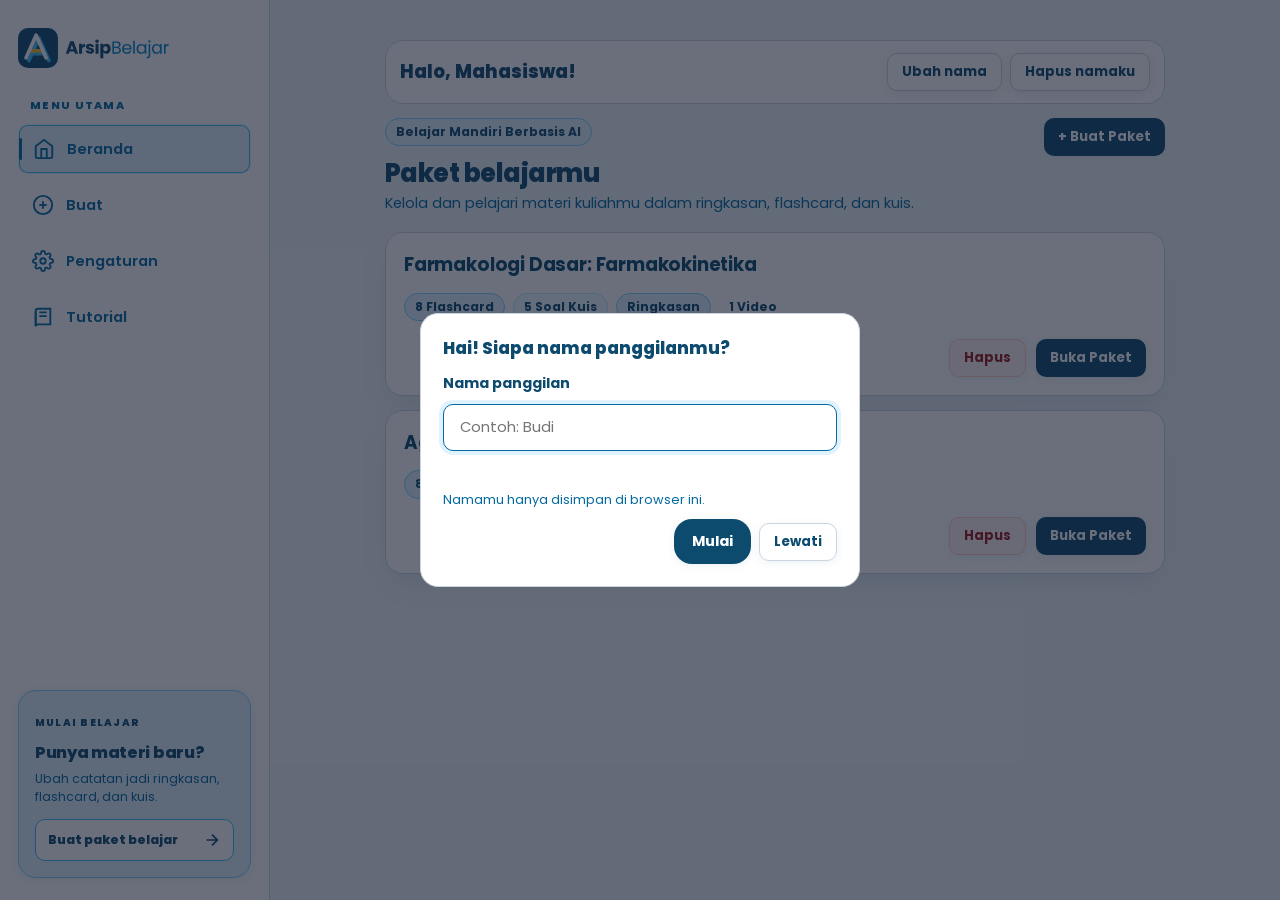
==== commit 5e414835: "Update pada pengaturan maksimal soal dan rangkuman" ====
--- a/index.html
+++ b/index.html
@@ -3,10 +3,20 @@
 <head>
   <meta charset="UTF-8">
   <meta name="viewport" content="width=device-width, initial-scale=1.0">
-  <meta name="theme-color" content="#38bdf8">
-  <meta name="description" content="Ubah materi kuliah jadi ringkasan, flashcard, dan kuis otomatis.">
-  <title>BelajarYuk</title>
+  <meta name="theme-color" content="#0c4a6e">
+  <meta name="description" content="ArsipBelajar membantu mengubah materi kuliah menjadi ringkasan, flashcard, dan kuis.">
+  <meta property="og:title" content="ArsipBelajar">
+  <meta property="og:description" content="Ubah materi kuliah menjadi ringkasan, flashcard, dan kuis.">
+  <meta property="og:type" content="website">
+  <meta property="og:image" content="https://nnoeel.github.io/BelajarYuk/assets/arsipbelajar-icon.png">
+  <meta name="twitter:card" content="summary">
+  <title>ArsipBelajar</title>
+  <link rel="icon" type="image/svg+xml" href="assets/arsipbelajar-icon.svg">
+  <link rel="apple-touch-icon" href="assets/arsipbelajar-icon.png">
   <link rel="manifest" href="manifest.webmanifest">
+  <link rel="preconnect" href="https://fonts.googleapis.com">
+  <link rel="preconnect" href="https://fonts.gstatic.com" crossorigin>
+  <link href="https://fonts.googleapis.com/css2?family=Poppins:wght@400;500;600;700;800&display=swap" rel="stylesheet">
   <link rel="stylesheet" href="css/base.css">
   <link rel="stylesheet" href="css/components.css">
 </head>
--- a/css/base.css
+++ b/css/base.css
@@ -1,74 +1,79 @@
-/* BelajarYuk - Base CSS (Anime Pastel Seaside Theme by Noel) */
+/* ArsipBelajar palette: navy carries hierarchy, sky blue marks focus, yellow marks important states. */
 :root {
-  --font-family: 'Plus Jakarta Sans', system-ui, -apple-system, BlinkMacSystemFont, 'Segoe UI', Roboto, sans-serif;
-  --bg: #f0f8ff;
-  --bg-gradient: linear-gradient(180deg, #bae6fd 0%, #e0f2fe 22%, #f0fdfa 48%, #fef9c3 82%, #fef08a 100%);
-  --surface: rgba(255, 255, 255, 0.85);
-  --surface-hover: rgba(255, 255, 255, 0.95);
-  --text: #0f172a;
-  --text-muted: #334155;
-  --border: rgba(186, 230, 253, 0.85);
-
-  /* Seaside Pastel Tokens */
-  --primary: #0284c7;
-  --primary-hover: #0369a1;
-  --primary-light: rgba(224, 242, 254, 0.85);
-  --primary-border: #7dd3fc;
+  --font-family: 'Poppins', system-ui, -apple-system, BlinkMacSystemFont, 'Segoe UI', sans-serif;
+  --bg: #f1f5f9;
+  --bg-gradient: none;
+  --surface: #ffffff;
+  --surface-hover: #f1f5f9;
+  --text: #0c4a6e;
+  --text-muted: #0369a1;
+  --border: #cbd5e1;
+
+  --primary: #0369a1;
+  --primary-hover: #0c4a6e;
+  --accent: #38bdf8;
+  --sky-dark: #0284c7;
+  --primary-light: #e0f2fe;
+  --primary-border: var(--accent);
 
   --pastel-sky: #e0f2fe;
-  --pastel-sky-text: #0369a1;
-  --pastel-sky-border: #bae6fd;
-
-  --pastel-pink: #fce7f3;
-  --pastel-pink-text: #be185d;
-  --pastel-pink-border: #fbcfe8;
-
-  --pastel-mint: #ccfbf1;
-  --pastel-mint-text: #0f766e;
-  --pastel-mint-border: #99f6e4;
-
+  --pastel-sky-text: #0c4a6e;
+  --pastel-sky-border: #7dd3fc;
+  --pastel-pink: #fef2f2;
+  --pastel-pink-text: #991b1b;
+  --pastel-pink-border: #fecaca;
+  --pastel-mint: #f0f9ff;
+  --pastel-mint-text: #0c4a6e;
+  --pastel-mint-border: #bae6fd;
   --pastel-sand: #fef3c7;
-  --pastel-sand-text: #92400e;
-  --pastel-sand-border: #fde68a;
-
-  --pastel-lavender: #ede9fe;
-  --pastel-lavender-text: #6d28d9;
-  --pastel-lavender-border: #ddd6fe;
-
-  --danger: #f43f5e;
-  --danger-light: #fff1f2;
-  --success: #10b981;
-  --success-light: #f0fdfa;
-  --warning: #f59e0b;
+  --pastel-sand-text: #78350f;
+  --pastel-sand-border: #fbbf24;
+  --pastel-lavender: #e0f2fe;
+  --pastel-lavender-text: #0c4a6e;
+  --pastel-lavender-border: #7dd3fc;
+
+  --danger: #b91c1c;
+  --danger-light: #fef2f2;
+  --success: #166534;
+  --success-light: #f0fdf4;
+  --warning: #92400e;
   --warning-light: #fffbeb;
 
   --radius-sm: 10px;
   --radius: 18px;
   --radius-lg: 22px;
 
-  --shadow-sm: 0 2px 8px rgba(14, 165, 233, 0.08);
-  --shadow: 0 12px 32px -6px rgba(14, 165, 233, 0.14);
-  --shadow-lg: 0 20px 42px -8px rgba(2, 132, 199, 0.22);
+  --shadow-sm: 0 2px 8px rgba(12, 74, 110, 0.08);
+  --shadow: 0 12px 32px -6px rgba(12, 74, 110, 0.12);
+  --shadow-lg: 0 20px 42px -8px rgba(12, 74, 110, 0.18);
   --min-touch-target: 48px;
 }
 
 :root[data-theme="dark"] {
-  --bg: #091124;
-  --bg-gradient: linear-gradient(180deg, #0f172a 0%, #0c2340 35%, #064e3b33 70%, #1e1b4b 100%);
-  --surface: rgba(15, 23, 42, 0.88);
-  --surface-hover: rgba(30, 41, 59, 0.95);
+  --bg: #081b2a;
+  --bg-gradient: none;
+  --surface: #102a3a;
+  --surface-hover: #15384b;
   --text: #f8fafc;
-  --text-muted: #94a3b8;
-  --border: rgba(56, 189, 248, 0.25);
-  --primary: #38bdf8;
-  --primary-hover: #7dd3fc;
-  --primary-light: rgba(14, 165, 233, 0.2);
+  --text-muted: #bae6fd;
+  --border: rgba(125, 211, 252, 0.25);
+  --primary: #7dd3fc;
+  --primary-hover: #bae6fd;
+  --accent: #38bdf8;
+  --sky-dark: #0284c7;
+  --primary-light: rgba(56, 189, 248, 0.16);
   --primary-border: #0284c7;
-  --pastel-sky: #082f49; --pastel-sky-text: #7dd3fc; --pastel-sky-border: #0284c7;
-  --pastel-pink: #831843; --pastel-pink-text: #f472b6; --pastel-pink-border: #be185d;
-  --pastel-mint: #134e4a; --pastel-mint-text: #5eead4; --pastel-mint-border: #0f766e;
-  --pastel-sand: #78350f; --pastel-sand-text: #fcd34d; --pastel-sand-border: #b45309;
-  --pastel-lavender: #3b1669; --pastel-lavender-text: #c084fc; --pastel-lavender-border: #6b21a8;
+  --pastel-sky: #12384d; --pastel-sky-text: #bae6fd; --pastel-sky-border: #0284c7;
+  --pastel-pink: #451a1a; --pastel-pink-text: #fecaca; --pastel-pink-border: #b91c1c;
+  --pastel-mint: #12384d; --pastel-mint-text: #bae6fd; --pastel-mint-border: #0284c7;
+  --pastel-sand: #422006; --pastel-sand-text: #fde68a; --pastel-sand-border: #a16207;
+  --pastel-lavender: #12384d; --pastel-lavender-text: #bae6fd; --pastel-lavender-border: #0284c7;
+  --danger: #f87171;
+  --danger-light: #451a1a;
+  --success: #86efac;
+  --success-light: #12351f;
+  --warning: #fbbf24;
+  --warning-light: #422006;
   --shadow-sm: 0 2px 8px rgba(0, 0, 0, 0.35);
   --shadow: 0 12px 32px rgba(0, 0, 0, 0.5);
   --shadow-lg: 0 20px 42px rgba(0, 0, 0, 0.65);
@@ -95,7 +100,7 @@
 .sr-only { position: absolute; width: 1px; height: 1px; padding: 0; margin: -1px; overflow: hidden; clip: rect(0, 0, 0, 0); white-space: nowrap; border: 0; }
 
 /* --- Anime Pastel Seaside Background Scenery --- */
-.seaside-bg { position: fixed; inset: 0; pointer-events: none; z-index: 0; overflow: hidden; }
+.seaside-bg { display: none; }
 #app { position: relative; z-index: 1; }
 
 /* Seaside Warm Sun & Halo */
--- a/css/components.css
+++ b/css/components.css
@@ -1,4 +1,4 @@
-/* BelajarYuk - Components & Layout (Pastel & Android-Friendly) */
+/* ArsipBelajar components and layout */
 .app-layout { display: flex; flex-direction: column; min-height: 100vh; }
 
 /* Android Bottom Bar & Desktop Sidebar */
@@ -13,6 +13,8 @@
 }
 /* Navigation */
 .nav-brand, .nav-section-label, .nav-promo { display: none; }
+.mobile-brand-link { display: flex; align-items: center; width: fit-content; min-height: 44px; margin: 0 0 2px; }
+.nav-brand-logo { display: block; width: auto; max-width: 100%; height: 40px; }
 .nav-links { display: flex; width: 100%; justify-content: space-around; list-style: none; gap: 8px; }
 .nav-item { flex: 1; max-width: 120px; }
 .nav-link {
@@ -26,7 +28,27 @@
 .nav-icon { width: 22px; height: 22px; display: inline-block; }
 
 /* Main Content Area */
-.app-main { flex: 1; padding: 16px 16px calc(88px + env(safe-area-inset-bottom)) 16px; max-width: 780px; width: 100%; margin: 0 auto; }
+.app-main { display: flex; flex-direction: column; gap: 14px; flex: 1; padding: 16px 16px calc(88px + env(safe-area-inset-bottom)) 16px; max-width: 780px; width: 100%; margin: 0 auto; }
+#name-onboarding-root { width: 100%; }
+.user-greeting {
+  display: flex; align-items: center; justify-content: space-between; gap: 12px;
+  padding: 12px 14px; border: 1px solid var(--border); border-radius: var(--radius);
+  background: var(--surface);
+}
+.user-greeting-title { min-width: 0; overflow-wrap: anywhere; color: var(--text); font-size: 1.15rem; font-weight: 800; }
+.user-greeting-actions { display: flex; flex-wrap: wrap; gap: 8px; }
+.name-onboarding-dialog {
+  width: min(94vw, 440px); max-width: none; max-height: 90vh; margin: auto;
+  padding: 22px; overflow-y: auto; color: var(--text); background: var(--surface);
+  border: 1px solid var(--border); border-radius: var(--radius);
+}
+.name-onboarding-dialog:not([open]) { display: none; }
+.name-onboarding-dialog::backdrop { background: rgba(15, 23, 42, 0.62); }
+.name-onboarding-form { display: flex; flex-direction: column; gap: 10px; margin-top: 12px; }
+.name-onboarding-error { min-height: 1.4em; color: var(--danger); font-size: 0.85rem; }
+.name-onboarding-actions { display: flex; flex-wrap: wrap; align-items: center; justify-content: flex-end; gap: 8px; }
+.name-onboarding-actions .btn { min-height: 44px; }
+.name-onboarding-actions .btn-secondary { min-height: 38px; }
 .view-container { display: flex; flex-direction: column; gap: 18px; }
 .view-header { display: flex; flex-direction: column; gap: 6px; }
 .view-title { font-size: 1.6rem; font-weight: 800; letter-spacing: -0.02em; color: var(--text); }
@@ -47,12 +69,13 @@
   box-shadow: var(--shadow-sm);
 }
 .btn:active { transform: scale(0.97); }
-.btn-primary { background: linear-gradient(135deg, #0284c7 0%, #0ea5e9 100%); color: #fff; box-shadow: 0 4px 14px rgba(14, 165, 233, 0.28); }
-.btn-primary:hover { opacity: 0.95; text-decoration: none; box-shadow: var(--shadow-lg); }
+.btn-primary { background: #0c4a6e; color: #fff; box-shadow: var(--shadow-sm); }
+.btn-primary:hover { background: #083c5a; text-decoration: none; }
 .btn-secondary { background: var(--surface); color: var(--text); border: 1.5px solid var(--border); }
 .btn-secondary:hover { background: var(--surface-hover); text-decoration: none; }
 .btn-danger { background: var(--pastel-pink); color: var(--pastel-pink-text); border: 1.5px solid var(--pastel-pink-border); }
 .btn-danger:hover { background: var(--danger); color: #fff; }
+:root[data-theme="dark"] .btn-danger:hover { color: #451a1a; }
 .btn-sm { min-height: 38px; padding: 7px 14px; font-size: 0.82rem; border-radius: var(--radius-sm); }
 .btn-block { width: 100%; }
 
@@ -64,7 +87,7 @@
   padding: 18px; box-shadow: var(--shadow); display: flex; flex-direction: column; gap: 14px;
   position: relative; overflow: hidden; transition: transform 0.2s ease, border-color 0.2s ease, box-shadow 0.2s ease;
 }
-.card::before { content: ''; position: absolute; top: 0; left: 0; right: 0; height: 3.5px; background: linear-gradient(90deg, #38bdf8, #ec4899, #0d9488); opacity: 0.85; }
+.card::before { content: none; }
 .card:hover { border-color: var(--primary-border); transform: translateY(-3px); box-shadow: var(--shadow-lg); }
 .card-header { display: flex; justify-content: space-between; align-items: flex-start; gap: 8px; }
 .card-title { font-size: 1.15rem; font-weight: 700; color: var(--text); letter-spacing: -0.01em; margin: 0; }
@@ -141,10 +164,10 @@
 .settings-storage-note { border-color: var(--pastel-sand-border); background: var(--pastel-sand); color: var(--text); }
 .settings-gemini-recommendation { display: grid; grid-template-columns: minmax(0, 1fr) auto; align-items: center; gap: 16px; border-color: var(--pastel-sky-border); background: var(--pastel-sky); }
 .settings-gemini-actions .btn { min-height: 44px; }
-.settings-gemini-actions .btn-primary { background: var(--primary-hover); color: #fff; box-shadow: none; }
+.settings-gemini-actions .btn-primary { background: #0c4a6e; color: #fff; box-shadow: none; }
 .settings-about-links a { color: var(--primary-hover); }
 .settings-about-links a:hover { color: var(--primary); }
-:root[data-theme="dark"] .settings-gemini-actions .btn-primary { color: #082f49; }
+:root[data-theme="dark"] .settings-gemini-actions .btn-primary { color: #fff; }
 .settings-gemini-recommendation p, .settings-about p { color: var(--text-muted); font-size: 0.88rem; line-height: 1.55; }
 .settings-gemini-actions { display: flex; flex-wrap: wrap; gap: 8px; }
 .settings-about { margin-top: 8px; }
@@ -155,8 +178,8 @@
 .settings-about-links .settings-social-icon { width: 44px; justify-content: center; border: 1px solid var(--border); border-radius: var(--radius-sm); background: var(--surface); }
 .settings-social-icon svg { width: 22px; height: 22px; }
 .settings-about-links .settings-social-icon:hover { background: var(--surface-hover); }
-.settings-portfolio-link { align-self: flex-start; min-height: 44px; background: var(--primary-hover); color: #fff; box-shadow: none; }
-:root[data-theme="dark"] .settings-portfolio-link { color: #082f49; }
+.settings-portfolio-link { align-self: flex-start; min-height: 44px; background: #0c4a6e; color: #fff; box-shadow: none; }
+:root[data-theme="dark"] .settings-portfolio-link { color: #fff; }
 .settings-about-copyright { margin-top: -6px; }
 .bullet-list { padding-left: 20px; display: flex; flex-direction: column; gap: 10px; line-height: 1.55; }
 .term-card {
@@ -165,6 +188,27 @@
 }
 .term-name { font-weight: 800; color: var(--primary); font-size: 0.92rem; }
 .term-desc { font-size: 0.88rem; color: var(--text); line-height: 1.45; }
+
+/* Material Q&A */
+.material-chat { display: flex; flex-direction: column; gap: 12px; min-width: 0; }
+.material-chat-header { display: flex; align-items: flex-start; justify-content: space-between; gap: 12px; }
+.material-chat-header > div { min-width: 0; }
+.material-chat-actions { display: flex; flex-wrap: wrap; gap: 8px; }
+.material-chat-messages {
+  display: flex; min-height: 180px; max-height: 48vh; flex-direction: column; gap: 10px;
+  overflow-y: auto; padding: 14px; border: 1px solid var(--border); border-radius: var(--radius);
+  background: var(--surface);
+}
+.material-chat-message { max-width: min(88%, 620px); padding: 11px 14px; border: 1px solid var(--border); border-radius: var(--radius-sm); }
+.material-chat-message p { white-space: pre-wrap; overflow-wrap: anywhere; line-height: 1.55; }
+.material-chat-message-label { display: block; margin-bottom: 4px; color: var(--text-muted); font-size: 0.76rem; font-weight: 700; }
+.material-chat-message-user { align-self: flex-end; background: var(--primary-light); border-color: #38bdf8; }
+.material-chat-message-assistant { align-self: flex-start; background: var(--surface-hover); }
+.material-chat .btn-sm { min-height: 44px; }
+.material-chat-status { min-height: 1.4em; color: var(--text-muted); font-size: 0.85rem; }
+.material-chat-empty { align-self: center; margin: auto 0; color: var(--text-muted); text-align: center; }
+.material-chat-form { display: grid; grid-template-columns: minmax(0, 1fr) auto; align-items: end; gap: 10px; }
+.material-chat-input { min-width: 0; min-height: 88px; resize: vertical; }
 
 /* Flashcard & Quiz Components (Pastel Card Visuals) */
 .flashcard-box {
@@ -284,6 +328,13 @@
 }
 
 @media (max-width: 559px) {
+  .user-greeting { align-items: flex-start; flex-direction: column; }
+  .user-greeting-actions { width: 100%; }
+  .user-greeting-actions .btn { flex: 1; }
+  .name-onboarding-dialog { padding: 18px; }
+  .name-onboarding-actions { align-items: stretch; flex-direction: column; }
+  .name-onboarding-actions .btn-primary { width: 100%; }
+  .name-onboarding-actions .btn-secondary { align-self: flex-end; }
   .api-tutorial-choices { grid-template-columns: minmax(0, 1fr); gap: 8px; }
   .api-tutorial-choice { min-height: 76px; }
   .api-tutorial-provider, .api-tutorial-paste { align-items: stretch; flex-direction: column; }
@@ -292,32 +343,31 @@
   .api-tutorial-step { grid-template-columns: minmax(0, 1fr); gap: 12px; padding: 14px; }
   .api-tutorial-step:nth-child(even) .api-tutorial-copy,
   .api-tutorial-step:nth-child(even) .api-tutorial-figure { order: initial; }
+  .material-chat-header { flex-direction: column; }
+  .material-chat-actions { width: 100%; }
+  .material-chat-actions .btn { flex: 1; }
+  .material-chat-messages { max-height: 42vh; padding: 10px; }
+  .material-chat-message { max-width: 94%; }
+  .material-chat-form { grid-template-columns: minmax(0, 1fr); }
+  .material-chat-form .btn { width: 100%; }
 }
 
 /* Desktop Layout (min-width: 768px) */
 @media (min-width: 768px) {
+  .mobile-brand-link { display: none; }
   .app-layout { flex-direction: row; }
   .app-nav {
     position: sticky; top: 0; bottom: auto; width: 270px; height: 100vh; min-height: 560px;
     flex: 0 0 270px; flex-direction: column; justify-content: flex-start; align-items: stretch;
     border-top: none; border-right: 1.5px solid var(--border); padding: 28px 18px 22px;
     box-shadow: none; overflow-y: auto; isolation: isolate;
-    background: radial-gradient(ellipse at 0% 0%, var(--pastel-sky) 0%, transparent 52%), var(--surface);
+    background: var(--surface);
     backdrop-filter: blur(16px); -webkit-backdrop-filter: blur(16px);
   }
   .nav-brand { display: block; width: 100%; margin-bottom: 30px; }
-  .nav-brand-link { display: flex; align-items: center; gap: 12px; color: var(--text); text-decoration: none; }
+  .nav-brand-link { display: flex; align-items: center; color: var(--text); text-decoration: none; }
   .nav-brand-link:hover { text-decoration: none; }
-  .nav-brand-mark {
-    display: grid; width: 46px; height: 46px; flex: 0 0 46px; place-items: center;
-    border: 1px solid var(--primary-border); border-radius: 15px;
-    background: linear-gradient(145deg, var(--pastel-sky), var(--pastel-mint)); color: var(--primary);
-    box-shadow: var(--shadow-sm);
-  }
-  .nav-brand-mark svg { width: 26px; height: 26px; }
-  .nav-brand-copy { display: flex; min-width: 0; flex-direction: column; }
-  .nav-brand-name { color: var(--text); font-size: 1.2rem; font-weight: 800; letter-spacing: -0.04em; line-height: 1.2; }
-  .nav-brand-tagline { margin-top: 3px; color: var(--text-muted); font-size: 0.72rem; }
+  .nav-brand-logo { display: block; width: auto; max-width: 100%; height: 40px; }
   .nav-section-label { display: block; margin: 0 0 10px 12px; color: var(--text-muted); font-size: 0.68rem; font-weight: 800; letter-spacing: 0.12em; }
   .nav-links { flex-direction: column; justify-content: flex-start; width: 100%; gap: 6px; }
   .nav-item { flex: initial; max-width: none; }
@@ -331,7 +381,7 @@
   .nav-promo {
     display: block; margin-top: auto; padding: 18px 16px 16px;
     border: 1px solid var(--pastel-sky-border); border-radius: var(--radius);
-    background: linear-gradient(145deg, var(--pastel-sky), var(--pastel-mint));
+    background: var(--pastel-sky);
     box-shadow: var(--shadow-sm);
   }
   .nav-promo-kicker { color: var(--primary-hover); font-size: 0.64rem; font-weight: 800; letter-spacing: 0.12em; }
